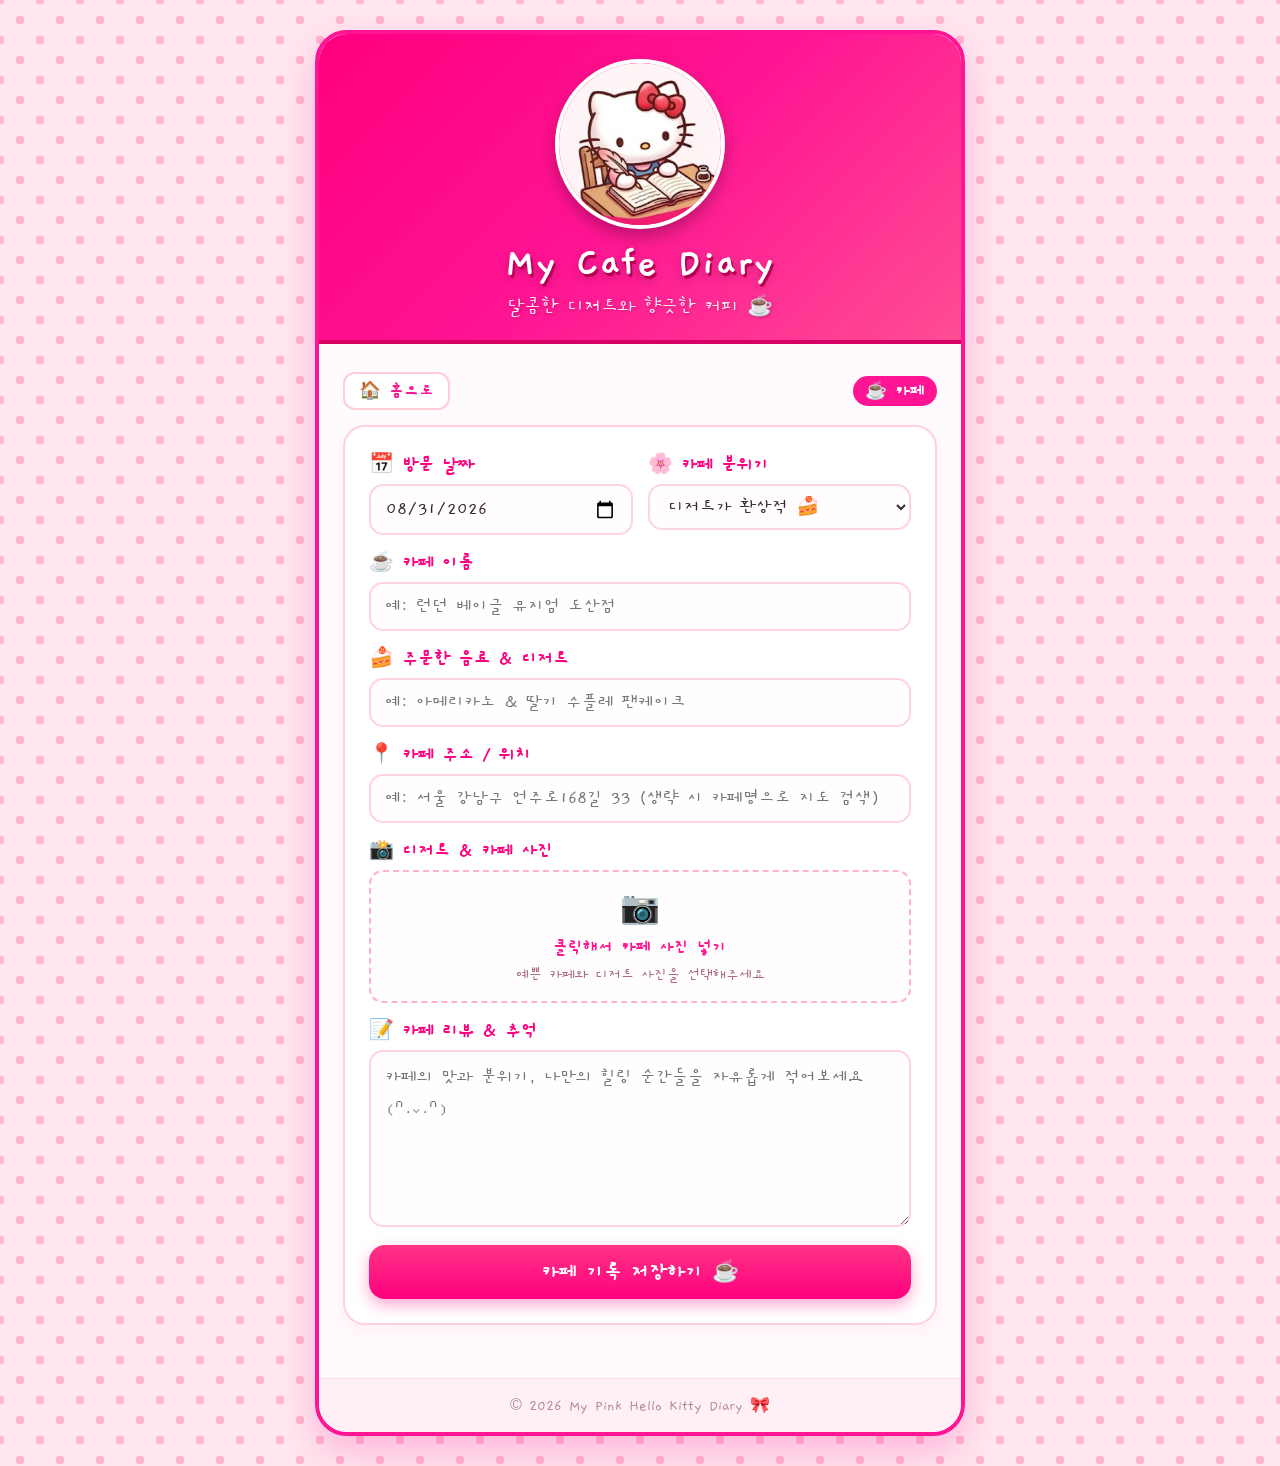
==== html/cafe.html @ 3cff39b8 "My Kitty Diary 첫 커밋" ====
<!DOCTYPE html>
<html lang="ko">
<head>
  <meta charset="UTF-8">
  <meta name="viewport" content="width=device-width, initial-scale=1.0">
  <title>카페 다이어리 ☕</title>
  <link rel="preconnect" href="https://fonts.googleapis.com">
  <link rel="preconnect" href="https://fonts.gstatic.com" crossorigin>
  <link href="https://fonts.googleapis.com/css2?family=Gaegu:wght@400;700&display=swap" rel="stylesheet">
  <link rel="stylesheet" href="../css/style.css">
  <link rel="stylesheet" href="../css/diary.css">
  <link rel="stylesheet" href="../css/cafe.css">
</head>
<body>
  <div class="diary-wrapper">
    <header class="diary-header">
      <div class="kitty-img-container">
        <img src="../img/kitty.png" alt="일기 쓰는 헬로키티" class="kitty-writing-img">
      </div>
      <div class="header-text">
        <h1>My Cafe Diary</h1>
        <p class="subtitle">달콤한 디저트와 향긋한 커피 ☕</p>
      </div>
    </header>

    <main class="diary-content">
      <div class="nav-top-row">
        <a href="home.html" class="back-home-btn">🏠 홈으로</a>
        <span class="badge">☕ 카페</span>
      </div>

      <section class="diary-form-card">
        <div class="date-mood-row">
          <div class="input-group">
            <label for="cafe-date">📅 방문 날짜</label>
            <input type="date" id="cafe-date" value="2026-08-31">
          </div>
          <div class="input-group">
            <label for="cafe-mood">🌸 카페 분위기</label>
            <select id="cafe-mood">
              <option>디저트가 환상적 🍰</option>
              <option>아늑하고 조용해요 🪑</option>
              <option>인스타 감성 가득 ✨</option>
              <option>커피가 맛있는 곳 ☕</option>
            </select>
          </div>
        </div>

        <div class="input-group">
          <label for="cafe-name">☕ 카페 이름</label>
          <input type="text" id="cafe-name" placeholder="예: 런던 베이글 뮤지엄 도산점">
        </div>

        <div class="input-group">
          <label for="cafe-menu">🍰 주문한 음료 & 디저트</label>
          <input type="text" id="cafe-menu" placeholder="예: 아메리카노 & 딸기 수플레 팬케이크">
        </div>

        <div class="input-group">
          <label for="cafe-address">📍 카페 주소 / 위치</label>
          <input type="text" id="cafe-address" placeholder="예: 서울 강남구 언주로168길 33 (생략 시 카페명으로 지도 검색)">
        </div>

        <!-- 카페 사진 업로드 -->
        <div class="input-group">
          <label>📸 디저트 & 카페 사진</label>
          <input type="file" id="cafe-photo-input" class="file-input-hidden" accept="image/*">
          
          <div class="photo-upload-container" id="upload-trigger">
            <span class="upload-icon">📷</span>
            <span class="upload-text" style="font-weight: bold; color: #ff1493; font-size: 1.15rem;">클릭해서 카페 사진 넣기</span>
            <span class="upload-hint">예쁜 카페와 디저트 사진을 선택해주세요</span>
          </div>

          <div class="preview-box" id="preview-box">
            <img src="" alt="카페 사진 미리보기" class="preview-img" id="preview-img">
            <button type="button" class="remove-photo-btn" id="remove-photo">✕</button>
          </div>
        </div>

        <div class="input-group">
          <label for="cafe-review">📝 카페 리뷰 & 추억</label>
          <textarea id="cafe-review" rows="5" placeholder="카페의 맛과 분위기, 나만의 힐링 순간들을 자유롭게 적어보세요 ₍ᐢ.ˬ.ᐢ₎"></textarea>
        </div>

        <button type="button" class="save-btn" id="save-cafe-btn">카페 기록 저장하기 ☕</button>
      </section>
    </main>

    <footer class="diary-footer">
      <p>© 2026 My Pink Hello Kitty Diary 🎀</p>
    </footer>
  </div>

  <script src="../js/cafe.js"></script>
</body>
</html>
---- css/style.css ----
* {
  margin: 0;
  padding: 0;
  box-sizing: border-box;
  font-family: 'Gaegu', cursive, sans-serif;
}

/* ─── 모든 링크 태그의 기본 파란색 및 밑줄 제거 ─── */
a {
  text-decoration: none;
  color: inherit;
}

body {
  background-color: #ffe6ef;
  background-image: radial-gradient(#ffb6ce 15%, transparent 16%), radial-gradient(#ffb6ce 15%, transparent 16%);
  background-size: 40px 40px;
  background-position: 0 0, 20px 20px;
  color: #4a3038;
  min-height: 100vh;
  padding: 30px 15px;
  display: flex;
  justify-content: center;
  align-items: flex-start;
}

.diary-wrapper {
  width: 100%;
  max-width: 650px;
  background-color: #ffffff;
  border-radius: 32px;
  box-shadow: 0 16px 36px rgba(255, 20, 147, 0.22);
  border: 4px solid #ff1493;
  overflow: hidden;
}

.diary-header {
  background: linear-gradient(135deg, #ff007f 0%, #ff1493 50%, #ff4d94 100%);
  padding: 25px 20px 20px;
  text-align: center;
  border-bottom: 4px solid #d60065;
}

.kitty-img-container {
  display: flex;
  justify-content: center;
  margin-bottom: 8px;
}

.kitty-writing-img {
  width: 170px;
  height: 170px;
  object-fit: cover;
  border-radius: 50%;
  border: 4px solid #ffffff;
  box-shadow: 0 8px 16px rgba(0, 0, 0, 0.25);
  background-color: #fffaf0;
  animation: float-kitty 3s ease-in-out infinite alternate;
}

@keyframes float-kitty {
  0% { transform: translateY(0); }
  100% { transform: translateY(-5px); }
}

.header-text h1 {
  font-size: 2.6rem;
  color: #ffffff;
  letter-spacing: 1px;
  text-shadow: 2px 3px 0px #b80053, 0 4px 10px rgba(0, 0, 0, 0.25);
  margin-top: 6px;
}

.subtitle {
  font-size: 1.3rem;
  color: #ffe6f0;
  margin-top: 4px;
  text-shadow: 1px 1px 3px rgba(0, 0, 0, 0.25);
}

.diary-content {
  padding: 28px 24px;
  background-color: #fffafd;
}

.diary-footer {
  text-align: center;
  padding: 16px;
  font-size: 1rem;
  color: #b38895;
  background-color: #fff0f5;
  border-top: 1px solid #ffdee7;
}
---- css/diary.css ----
.nav-top-row {
    display: flex;
    justify-content: space-between;
    align-items: center;
    margin-bottom: 15px;
  }
  
  .back-home-btn {
    text-decoration: none;
    background-color: #ffffff;
    color: #ff1493;
    border: 2px solid #ffccd8;
    padding: 6px 14px;
    border-radius: 12px;
    font-weight: 700;
    font-size: 1.1rem;
    transition: all 0.2s ease;
  }
  
  .back-home-btn:hover {
    background-color: #ff1493;
    color: #ffffff;
  }
  
  .badge {
    background-color: #ff1493;
    color: white;
    padding: 4px 12px;
    border-radius: 20px;
    font-weight: bold;
    font-size: 1.1rem;
  }
  
  .diary-form-card {
    background-color: #ffffff;
    border-radius: 22px;
    padding: 24px;
    border: 2px solid #ffd0df;
    box-shadow: 0 6px 16px rgba(255, 105, 180, 0.08);
    margin-bottom: 25px;
  }
  
  .date-mood-row {
    display: flex;
    gap: 15px;
  }
  
  .input-group {
    display: flex;
    flex-direction: column;
    gap: 6px;
    flex: 1;
    margin-bottom: 14px;
  }
  
  .input-group label {
    font-size: 1.25rem;
    font-weight: 700;
    color: #ff007f;
  }
  
  .input-group input,
  .input-group select,
  .input-group textarea {
    width: 100%;
    padding: 10px 14px;
    border-radius: 14px;
    border: 2px solid #ffd4e2;
    background-color: #fffdfd;
    font-size: 1.2rem;
    color: #3b282d;
    outline: none;
    transition: all 0.2s ease;
  }
  
  .input-group input:focus,
  .input-group select:focus,
  .input-group textarea:focus {
    border-color: #ff1493;
    background-color: #ffffff;
    box-shadow: 0 0 0 3px rgba(255, 20, 147, 0.15);
  }
  
  .input-group textarea {
    resize: vertical;
    line-height: 1.6;
  }
  
  .save-btn {
    width: 100%;
    padding: 13px;
    background: linear-gradient(180deg, #ff3385 0%, #ff007f 100%);
    color: #ffffff;
    border: none;
    border-radius: 16px;
    font-size: 1.35rem;
    font-weight: 700;
    cursor: pointer;
    box-shadow: 0 6px 15px rgba(255, 0, 127, 0.35);
    transition: transform 0.1s ease, filter 0.2s ease;
    margin-top: 4px;
  }
  
  .save-btn:hover { filter: brightness(1.08); }
  .save-btn:active { transform: scale(0.98); }
  
  @media (max-width: 520px) {
    .date-mood-row {
      flex-direction: column;
      gap: 0;
    }
  }
---- css/cafe.css ----
/* ─── 상단/하단 작성 버튼 ─── */
.list-header-row {
    display: flex;
    justify-content: space-between;
    align-items: center;
    margin-bottom: 18px;
  }
  
  .list-title {
    font-size: 1.5rem;
    color: #ff007f;
  }
  
  .bottom-write-wrap {
    margin-top: 25px;
    text-align: center;
  }
  
  .bottom-new-write-btn {
    display: block;
    width: 100%;
    text-decoration: none !important;
    background: linear-gradient(180deg, #ff3385 0%, #ff007f 100%);
    color: #ffffff !important;
    padding: 12px;
    border-radius: 16px;
    font-size: 1.25rem;
    font-weight: 700;
    box-shadow: 0 6px 15px rgba(255, 0, 127, 0.3);
    transition: all 0.2s ease;
  }
  
  .bottom-new-write-btn:hover {
    filter: brightness(1.08);
    transform: translateY(-1px);
  }
  
  /* ─── 사진 업로드 영역 ─── */
  .photo-upload-container {
    border: 2px dashed #ffb3c6;
    background-color: #fffdfd;
    border-radius: 14px;
    padding: 16px;
    text-align: center;
    cursor: pointer;
    display: flex;
    flex-direction: column;
    align-items: center;
    justify-content: center;
    gap: 6px;
    transition: all 0.2s ease;
  }
  
  .photo-upload-container:hover {
    background-color: #fff0f5;
    border-color: #ff1493;
  }
  
  .file-input-hidden { display: none; }
  .upload-icon { font-size: 2rem; }
  .upload-hint { font-size: 1rem; color: #a86b7c; }
  
  .preview-box {
    display: none;
    width: 100%;
    max-height: 240px;
    overflow: hidden;
    border-radius: 12px;
    margin-top: 10px;
    border: 2px solid #ffccd9;
    position: relative;
  }
  
  .preview-img {
    width: 100%;
    height: 220px;
    object-fit: cover;
    display: block;
  }
  
  .remove-photo-btn {
    position: absolute;
    top: 8px;
    right: 8px;
    background: rgba(255, 20, 147, 0.85);
    color: #ffffff;
    border: none;
    border-radius: 50%;
    width: 28px;
    height: 28px;
    font-size: 1rem;
    cursor: pointer;
    font-weight: bold;
  }
  
  /* ─── 카페 기록 목록 카드 ─── */
  .cafe-entry-card {
    position: relative;
    display: flex;
    flex-direction: column;
    gap: 10px;
    cursor: pointer;
    transition: transform 0.2s ease;
  }
  
  .cafe-entry-card:hover {
    transform: translateY(-2px);
  }
  
  .cafe-card-header {
    display: flex;
    justify-content: space-between;
    align-items: center;
    font-size: 1.05rem;
    color: #a86b7c;
  }
  
  .cafe-badge-mood {
    background-color: #ffe6ef;
    color: #ff007f;
    border: 1px solid #ffccd9;
    padding: 2px 8px;
    border-radius: 10px;
    font-weight: 700;
    font-size: 0.95rem;
  }
  
  .cafe-card-main {
    display: flex;
    gap: 12px;
    align-items: center;
  }
  
  .cafe-card-thumb {
    width: 75px;
    height: 75px;
    object-fit: cover;
    border-radius: 12px;
    border: 1.5px solid #ffccd9;
    flex-shrink: 0;
  }
  
  .cafe-card-info {
    flex: 1;
    min-width: 0;
  }
  
  .cafe-card-title {
    font-size: 1.3rem;
    color: #d11271;
    margin-bottom: 4px;
    white-space: nowrap;
    overflow: hidden;
    text-overflow: ellipsis;
  }
  
  .cafe-card-preview {
    font-size: 1.05rem;
    color: #694a53;
    line-height: 1.4;
    display: -webkit-box;
    -webkit-line-clamp: 2;
    -webkit-box-orient: vertical;
    overflow: hidden;
  }
  
  /* 카드 내 위치 정보 & 네이버 지도 버튼 줄 */
  .cafe-card-bottom {
    display: flex;
    justify-content: space-between;
    align-items: center;
    border-top: 1px dashed #ffd4e2;
    padding-top: 8px;
    margin-top: 2px;
  }
  
  .cafe-addr-text {
    font-size: 0.95rem;
    color: #8c6873;
    white-space: nowrap;
    overflow: hidden;
    text-overflow: ellipsis;
    max-width: 65%;
  }
  
  .naver-map-btn {
    background-color: #03c75a;
    color: #ffffff !important;
    text-decoration: none !important;
    padding: 5px 10px;
    border-radius: 8px;
    font-size: 0.95rem;
    font-weight: 700;
    display: inline-flex;
    align-items: center;
    gap: 3px;
    box-shadow: 0 2px 6px rgba(3, 199, 90, 0.2);
    transition: background-color 0.2s ease;
  }
  
  .naver-map-btn:hover {
    background-color: #02a34a;
  }
  
  /* ─── 카페 상세 모달 ─── */
  .cafe-modal-overlay {
    position: fixed;
    top: 0;
    left: 0;
    width: 100vw;
    height: 100vh;
    background-color: rgba(74, 48, 56, 0.45);
    backdrop-filter: blur(3px);
    display: none;
    justify-content: center;
    align-items: center;
    z-index: 100;
    padding: 20px;
  }
  
  .cafe-modal-content {
    background-color: #ffffff;
    border-radius: 26px;
    border: 4px solid #ff1493;
    box-shadow: 0 16px 36px rgba(255, 20, 147, 0.3);
    width: 100%;
    max-width: 480px;
    max-height: 85vh;
    overflow-y: auto;
    padding: 22px 20px;
    animation: modal-pop 0.25s cubic-bezier(0.175, 0.885, 0.32, 1.275);
  }
  
  .cafe-modal-header {
    display: flex;
    justify-content: space-between;
    align-items: center;
    border-bottom: 2px dashed #ffd0df;
    padding-bottom: 10px;
    margin-bottom: 14px;
  }
  
  .cafe-modal-header h3 {
    font-size: 1.45rem;
    color: #ff007f;
    margin: 0;
  }
  
  .cafe-modal-close-btn {
    background: none;
    border: none;
    font-size: 1.4rem;
    color: #a86b7c;
    cursor: pointer;
  }
  .cafe-modal-close-btn:hover { color: #ff007f; }
  
  .cafe-detail-meta {
    display: flex;
    justify-content: space-between;
    font-size: 1.05rem;
    color: #a86b7c;
    margin-bottom: 8px;
  }
  
  .cafe-detail-title {
    font-size: 1.45rem;
    color: #d11271;
    font-weight: 700;
    margin-bottom: 12px;
  }
  
  .cafe-detail-img {
    width: 100%;
    max-height: 280px;
    object-fit: cover;
    border-radius: 16px;
    border: 2px solid #ffd0df;
    margin-bottom: 12px;
  }
  
  .cafe-detail-body {
    font-size: 1.2rem;
    line-height: 1.6;
    color: #4a343a;
    background-color: #fff9fb;
    border: 1.5px solid #ffedf2;
    border-radius: 14px;
    padding: 14px;
    white-space: pre-wrap;
    margin-bottom: 14px;
  }
  
  .cafe-modal-map-box {
    background-color: #f6fbf8;
    border: 1.5px solid #cceade;
    border-left: 5px solid #03c75a;
    border-radius: 12px;
    padding: 10px 14px;
    display: flex;
    justify-content: space-between;
    align-items: center;
    margin-bottom: 14px;
  }
  
  .cafe-modal-actions {
    display: flex;
    justify-content: flex-end;
  }
  
  .cafe-detail-delete-btn {
    background-color: #ffe6ef;
    color: #ff007f;
    border: 1.5px solid #ffccd9;
    padding: 6px 14px;
    border-radius: 10px;
    font-size: 1.05rem;
    font-weight: 700;
    cursor: pointer;
  }
  .cafe-detail-delete-btn:hover {
    background-color: #ff007f;
    color: #ffffff;
  }
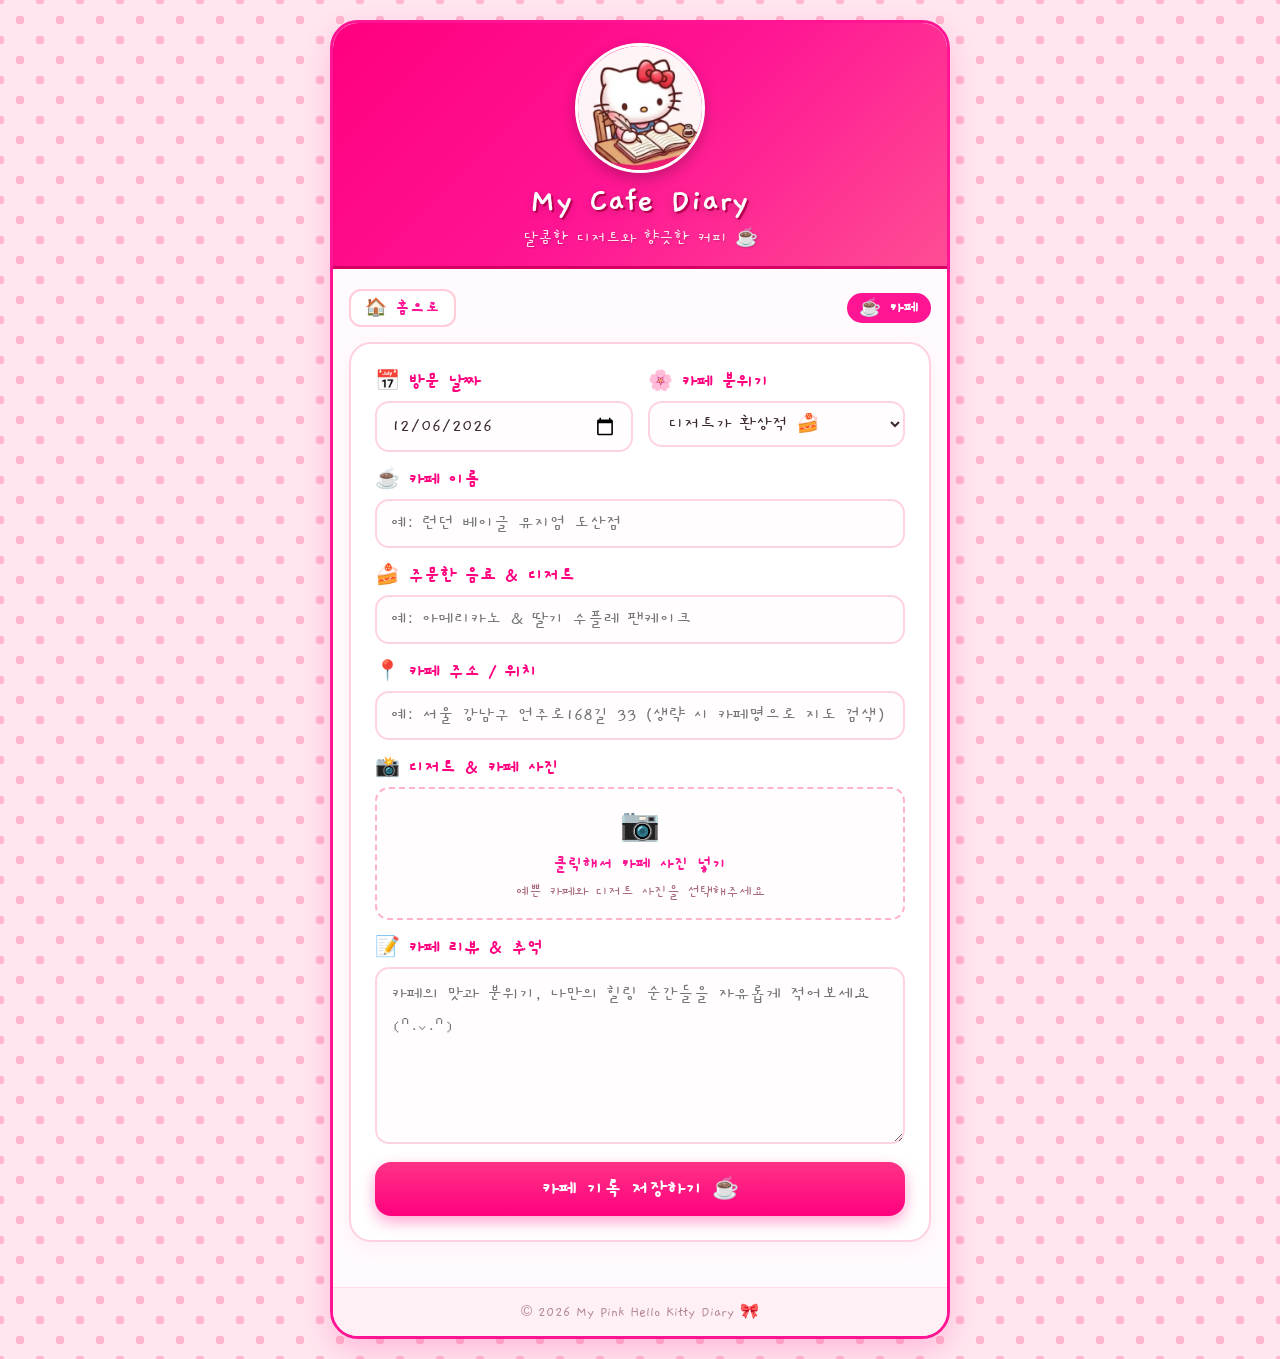
==== commit 1dd74107: "사진 자동압축 저장 및 접속일 기준 오늘 날짜 자동선택 적용" ====
--- a/html/cafe.html
+++ b/html/cafe.html
@@ -92,6 +92,7 @@
     </footer>
   </div>
 
+  <script src="../js/utils.js"></script>
   <script src="../js/cafe.js"></script>
 </body>
 </html>
--- a/css/style.css
+++ b/css/style.css
@@ -5,7 +5,7 @@
   font-family: 'Gaegu', cursive, sans-serif;
 }
 
-/* ─── 모든 링크 태그의 기본 파란색 및 밑줄 제거 ─── */
+/* 모든 링크 태그의 기본 파란색 및 밑줄 제거 */
 a {
   text-decoration: none;
   color: inherit;
@@ -18,76 +18,101 @@
   background-position: 0 0, 20px 20px;
   color: #4a3038;
   min-height: 100vh;
-  padding: 30px 15px;
+  padding: 20px 10px; /* 모바일 좌우 여백 최적화 */
   display: flex;
   justify-content: center;
   align-items: flex-start;
+  overflow-x: hidden; /* 가로 스크롤 방지 */
 }
 
 .diary-wrapper {
   width: 100%;
-  max-width: 650px;
+  max-width: 620px; /* 아이패드/PC 적정 너비 */
   background-color: #ffffff;
-  border-radius: 32px;
-  box-shadow: 0 16px 36px rgba(255, 20, 147, 0.22);
-  border: 4px solid #ff1493;
+  border-radius: 28px;
+  box-shadow: 0 12px 30px rgba(255, 20, 147, 0.2);
+  border: 3.5px solid #ff1493;
   overflow: hidden;
+  box-sizing: border-box;
 }
 
 .diary-header {
   background: linear-gradient(135deg, #ff007f 0%, #ff1493 50%, #ff4d94 100%);
-  padding: 25px 20px 20px;
+  padding: 20px 15px 16px;
   text-align: center;
-  border-bottom: 4px solid #d60065;
+  border-bottom: 3.5px solid #d60065;
 }
 
 .kitty-img-container {
   display: flex;
   justify-content: center;
-  margin-bottom: 8px;
+  margin-bottom: 6px;
 }
 
 .kitty-writing-img {
-  width: 170px;
-  height: 170px;
+  width: 130px;
+  height: 130px;
   object-fit: cover;
   border-radius: 50%;
-  border: 4px solid #ffffff;
-  box-shadow: 0 8px 16px rgba(0, 0, 0, 0.25);
+  border: 3.5px solid #ffffff;
+  box-shadow: 0 6px 14px rgba(0, 0, 0, 0.22);
   background-color: #fffaf0;
   animation: float-kitty 3s ease-in-out infinite alternate;
 }
 
 @keyframes float-kitty {
   0% { transform: translateY(0); }
-  100% { transform: translateY(-5px); }
+  100% { transform: translateY(-4px); }
 }
 
 .header-text h1 {
-  font-size: 2.6rem;
+  font-size: 2.2rem;
   color: #ffffff;
-  letter-spacing: 1px;
-  text-shadow: 2px 3px 0px #b80053, 0 4px 10px rgba(0, 0, 0, 0.25);
-  margin-top: 6px;
+  letter-spacing: 0.5px;
+  text-shadow: 2px 2px 0px #b80053, 0 3px 8px rgba(0, 0, 0, 0.2);
+  margin-top: 4px;
 }
 
 .subtitle {
-  font-size: 1.3rem;
+  font-size: 1.15rem;
   color: #ffe6f0;
-  margin-top: 4px;
-  text-shadow: 1px 1px 3px rgba(0, 0, 0, 0.25);
+  margin-top: 3px;
+  text-shadow: 1px 1px 2px rgba(0, 0, 0, 0.2);
 }
 
 .diary-content {
-  padding: 28px 24px;
+  padding: 20px 16px; /* 스마트폰에서도 여백이 넉넉하도록 축소 */
   background-color: #fffafd;
+  box-sizing: border-box;
+  width: 100%;
 }
 
 .diary-footer {
   text-align: center;
-  padding: 16px;
-  font-size: 1rem;
+  padding: 14px;
+  font-size: 0.95rem;
   color: #b38895;
   background-color: #fff0f5;
   border-top: 1px solid #ffdee7;
+}
+
+/* 모바일 전용 미세조정 */
+@media (max-width: 480px) {
+  body {
+    padding: 10px 6px;
+  }
+  .diary-wrapper {
+    border-radius: 20px;
+    border-width: 3px;
+  }
+  .kitty-writing-img {
+    width: 110px;
+    height: 110px;
+  }
+  .header-text h1 {
+    font-size: 1.9rem;
+  }
+  .diary-content {
+    padding: 16px 12px;
+  }
 }
